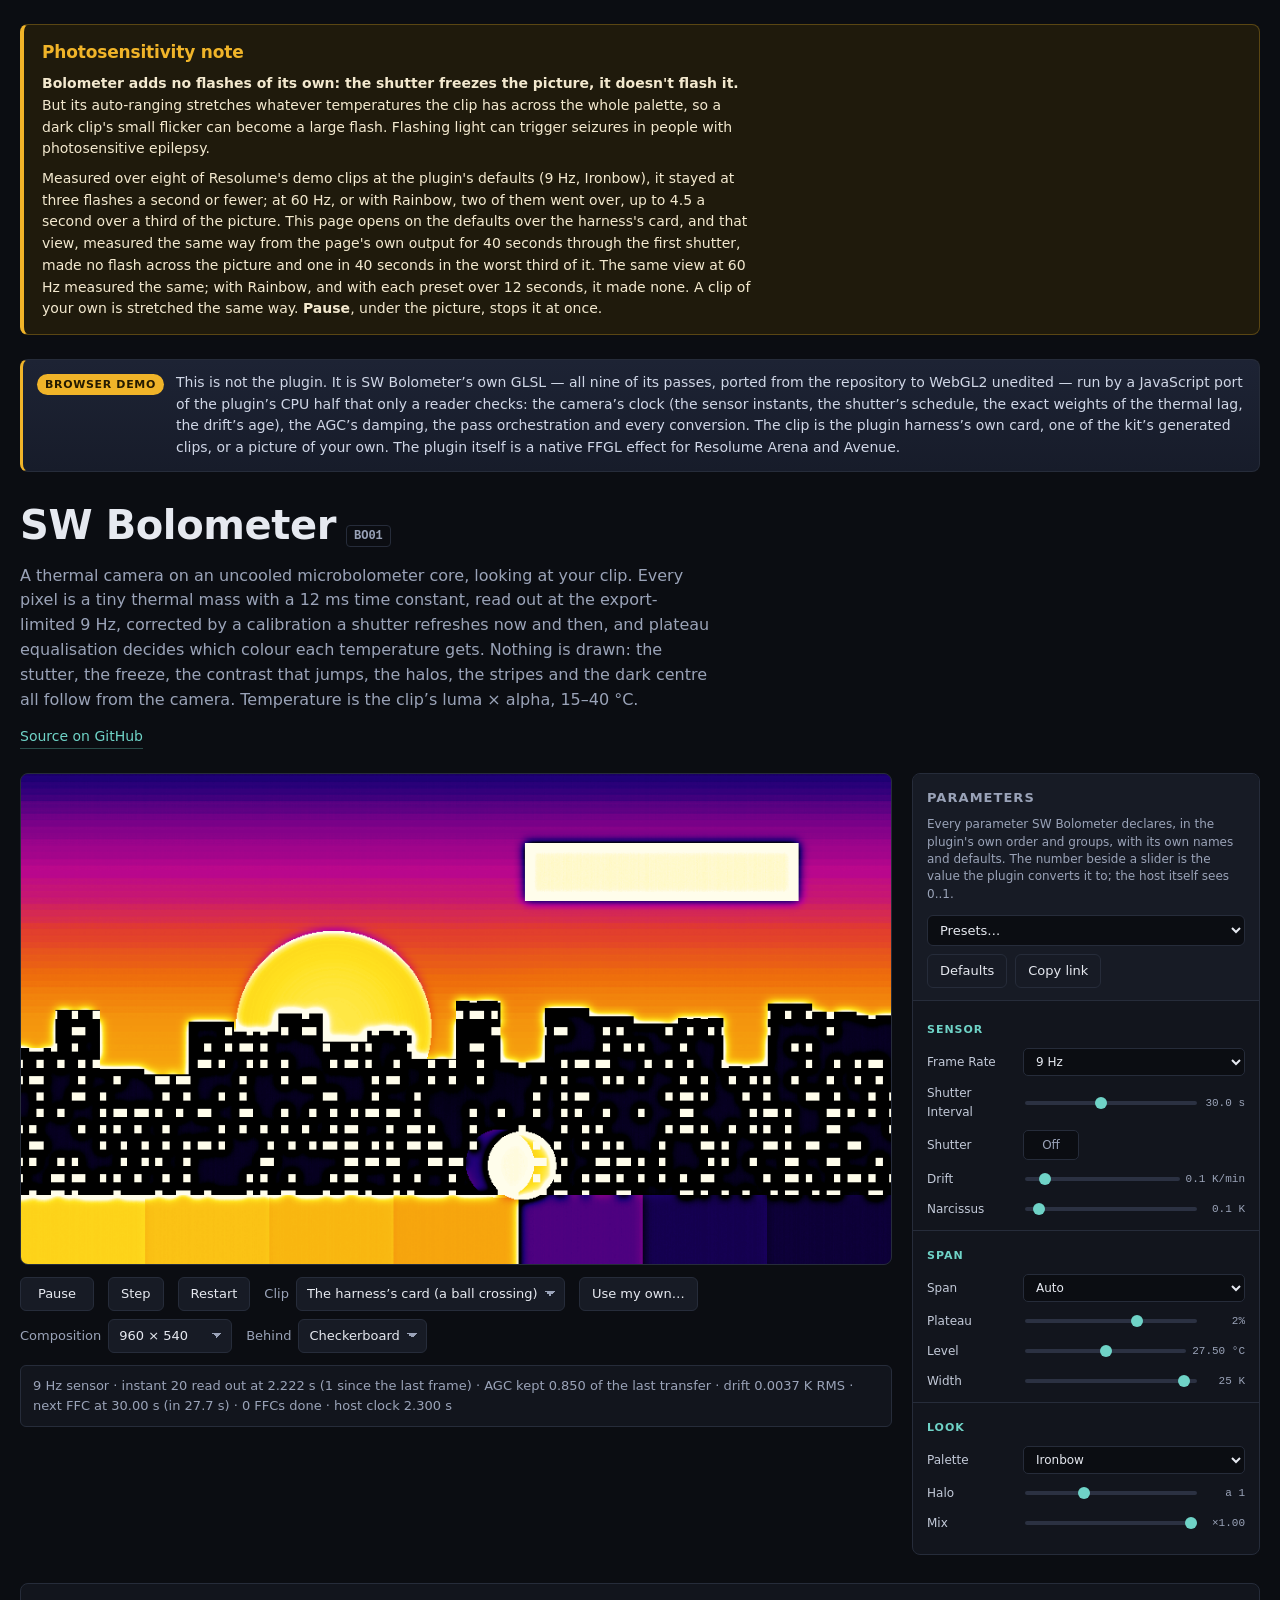
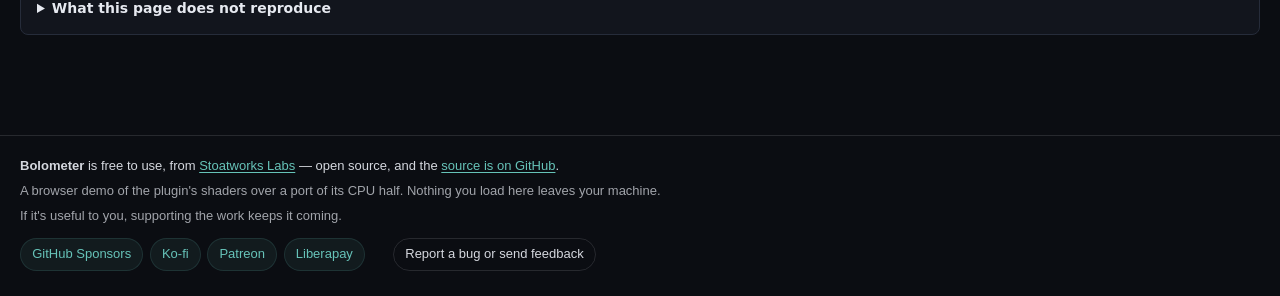
==== demo/index.html @ 8fe1bc69 "Browser demo: the plugin's GLSL over a hand port of its CPU half demo/ runs SW Bolometer's nine pass" ====
<!doctype html>
<html lang="en">
  <head>
    <meta charset="utf-8" />
    <meta name="viewport" content="width=device-width, initial-scale=1" />
    <title>SW Bolometer — browser demo | Stoatworks Labs</title>
    <meta name="description" content="Try SW Bolometer, an FFGL effect for Resolume, in your browser: a thermal camera on an uncooled microbolometer core looking at your clip, with the 12 ms thermal lag, the export-limited 9 Hz readout, the shutter's freeze, drift, the narcissus spot, plateau equalisation, halos and four palettes. The plugin's own GLSL, ported to WebGL2 unedited, run by a JavaScript port of its CPU half that only a reader checks. A demo, not the plugin." />
    <link rel="icon" href="data:," />
    <link rel="stylesheet" href="./vendor/kit.css" />
    <link rel="stylesheet" href="./bolometer.css" />
    <link rel="canonical" href="https://bolometer-demo.stoatworks-labs.com/" />
    <meta property="og:type" content="website" />
    <meta property="og:site_name" content="Stoatworks Labs" />
    <meta property="og:title" content="SW Bolometer — browser demo | Stoatworks Labs" />
    <meta property="og:description" content="Try SW Bolometer, an FFGL effect for Resolume, in your browser: a thermal camera on an uncooled microbolometer core looking at your clip, with the 12 ms thermal lag, the export-limited 9 Hz readout, the shutter's freeze, drift, the narcissus spot, plateau equalisation, halos and four palettes. The plugin's own GLSL, ported to WebGL2 unedited, run by a JavaScript port of its CPU half that only a reader checks. A demo, not the plugin." />
    <meta property="og:url" content="https://bolometer-demo.stoatworks-labs.com/" />
    <meta property="og:image" content="https://stoatworks-labs.com/thumbs/bolometer.png" />
    <meta property="og:image:width" content="1280" />
    <meta property="og:image:height" content="720" />
    <meta property="og:image:alt" content="SW Bolometer" />
    <meta name="twitter:card" content="summary_large_image" />
  </head>
  <body data-plugin="bolometer">
    <section class="bo-warning" id="photosensitivity" aria-labelledby="bo-warning-title">
      <h2 class="bo-warning__title" id="bo-warning-title">Photosensitivity note</h2>
      <p>
        <strong>Bolometer adds no flashes of its own: the shutter freezes the picture, it
        doesn't flash it.</strong> But its auto-ranging stretches whatever temperatures the
        clip has across the whole palette, so a dark clip's small flicker can become a large
        flash. Flashing light can trigger seizures in people with photosensitive epilepsy.
      </p>
      <p>
        Measured over eight of Resolume's demo clips at the plugin's defaults (9 Hz, Ironbow),
        it stayed at three flashes a second or fewer; at 60 Hz, or with Rainbow, two of them
        went over, up to 4.5 a second over a third of the picture. This page opens on the
        defaults over the harness's card, and that view, measured the same way from the
        page's own output for 40 seconds through the first shutter, made no flash across
        the picture and one in 40 seconds in the worst third of it. The same view at 60 Hz
        measured the same; with Rainbow, and with each preset over 12 seconds, it made
        none. A clip of your own is stretched the same way.
        <strong>Pause</strong>, under the picture, stops it at once.
      </p>
    </section>

    <main id="demo">
      <noscript>
        <h1>SW Bolometer</h1>
        <p>
          A thermal camera on an uncooled microbolometer core, looking at your clip, for
          Resolume: an FFGL effect. Every pixel is a tiny thermal mass with a 12 ms time
          constant, read out at the export-limited 9 Hz, corrected by a calibration that a
          shutter refreshes every so often, and a histogram decides which colour each
          temperature gets. The stutter, the freeze, the contrast that jumps, the halos, the
          stripes and the dark centre all follow from the camera; nothing is drawn on top.
        </p>
        <p>
          This demo runs the plugin's shaders and a port of its CPU half in your browser, so
          it needs JavaScript and WebGL2. The plugin itself, its source and its downloads are
          on <a href="https://github.com/stoatworks-labs/bolometer">its repository</a>.
        </p>
        <ul>
          <li><a href="https://github.com/stoatworks-labs/bolometer">Source on GitHub</a></li>
        </ul>
      </noscript>
    </main>

    <script type="module" src="./plugin.js"></script>
    <script
      src="./vendor/support-footer.js"
      defer
      data-app="Bolometer"
      data-repo="https://github.com/stoatworks-labs/bolometer"
      data-note="A browser demo of the plugin's shaders over a port of its CPU half. Nothing you load here leaves your machine."
    ></script>
  </body>
</html>
---- demo/vendor/kit.css ----
/**
 * Shared styling for the Resolume plugin demos.
 *
 * Dark, because that is what these effects are looked at in and because a
 * picture with real blacks in it needs somewhere dark to sit. The inspector on
 * the right is laid out the way a host's parameter panel is — name on the left,
 * control and value on the right, grouped under headings — but it deliberately
 * does not imitate Resolume's own chrome. It is a stand-in for the host's
 * inspector, and a page that looked like a screenshot of Arena would be
 * claiming to be something it is not.
 *
 * No colour variables from the website: these pages are their own thing and the
 * navy is used only for the frame. `--sw-support-accent` is read by the shared
 * support footer.
 */

:root {
  --bg: #0b0d12;
  --panel: #12151d;
  --panel-2: #171b25;
  --line: #262c3a;
  --text: #e6e9f0;
  --muted: #9aa3b8;
  --accent: #6fd3c7;
  --accent-dim: #2a4d4a;
  --warn: #f0b429;
  --error: #ff6b6b;
  --navy: #1b2a4a;
  --sw-support-accent: #6fd3c7;

  color-scheme: dark;
}

* { box-sizing: border-box; }

body {
  margin: 0;
  background: var(--bg);
  color: var(--text);
  font: 15px/1.55 ui-sans-serif, system-ui, -apple-system, "Segoe UI", Roboto, Helvetica, Arial, sans-serif;
  -webkit-font-smoothing: antialiased;
}

#demo {
  max-width: 1400px;
  margin: 0 auto;
  padding: 24px 20px 60px;
}

a { color: var(--accent); }
a:hover { color: #9ae7dd; }

h1, h2, h3 { margin: 0; font-weight: 650; letter-spacing: -0.01em; }

/* ---- header -------------------------------------------------------------- */

.banner {
  display: flex;
  gap: 12px;
  align-items: flex-start;
  padding: 12px 14px;
  margin-bottom: 22px;
  background: linear-gradient(180deg, #1d2334, #171c2a);
  border: 1px solid var(--line);
  border-left: 3px solid var(--warn);
  border-radius: 8px;
}

.banner__tag {
  flex: 0 0 auto;
  padding: 2px 8px;
  border-radius: 999px;
  background: var(--warn);
  color: #241a00;
  font-size: 11px;
  font-weight: 700;
  letter-spacing: 0.06em;
  text-transform: uppercase;
  white-space: nowrap;
  margin-top: 2px;
}

.banner__text { margin: 0; color: #cfd6e6; font-size: 14px; }

.head__title { display: flex; align-items: baseline; gap: 10px; flex-wrap: wrap; }
.head__title h1 { font-size: clamp(28px, 4vw, 40px); }

.head__id {
  font: 600 12px/1 ui-monospace, SFMono-Regular, Menlo, monospace;
  color: var(--muted);
  border: 1px solid var(--line);
  border-radius: 4px;
  padding: 4px 7px;
}

.head__tagline {
  margin: 8px 0 0;
  max-width: 68ch;
  color: var(--muted);
  font-size: 16px;
}

.head__links {
  display: flex;
  flex-wrap: wrap;
  gap: 8px 18px;
  margin: 14px 0 24px;
  font-size: 14px;
}

.head__link { text-decoration: none; border-bottom: 1px solid var(--accent-dim); }
.head__link:hover { border-bottom-color: currentColor; }

/* ---- layout -------------------------------------------------------------- */

.layout {
  display: grid;
  /* 348px is set by the widest plugin: Old Cathode declares 34 controls in four
     groups, and below this "Luma Bandwidth" and "Chroma Bandwidth" wrap. */
  grid-template-columns: minmax(0, 1fr) 348px;
  gap: 20px;
  align-items: start;
}

@media (max-width: 900px) {
  .layout { grid-template-columns: minmax(0, 1fr); }
}

/* ---- stage --------------------------------------------------------------- */

.stage { min-width: 0; }

.stage__canvas {
  position: relative;
  border: 1px solid var(--line);
  border-radius: 8px;
  overflow: hidden;
  line-height: 0;
}

/* What sits under the effect's own alpha. */
.stage__canvas[data-backdrop='checker'] {
  background-color: #23262e;
  background-image:
    linear-gradient(45deg, #191c23 25%, transparent 25%),
    linear-gradient(-45deg, #191c23 25%, transparent 25%),
    linear-gradient(45deg, transparent 75%, #191c23 75%),
    linear-gradient(-45deg, transparent 75%, #191c23 75%);
  background-size: 24px 24px;
  background-position: 0 0, 0 12px, 12px -12px, -12px 0;
}
.stage__canvas[data-backdrop='black'] { background: #000; }
.stage__canvas[data-backdrop='white'] { background: #fff; }

.stage__gl {
  display: block;
  width: 100%;
  height: auto;
  max-width: 100%;
}

.stage__status {
  margin: 12px 0 0;
  padding: 10px 12px;
  border-radius: 6px;
  background: var(--panel);
  border: 1px solid var(--line);
  color: var(--muted);
  font-size: 13px;
}

.stage__status.is-error {
  border-color: #5a2530;
  background: #23151a;
  color: #ffb4b4;
}

/* ---- transport ----------------------------------------------------------- */

.transport {
  display: flex;
  flex-wrap: wrap;
  align-items: center;
  gap: 8px 14px;
  margin-top: 12px;
}

.btn {
  appearance: none;
  border: 1px solid var(--line);
  background: var(--panel-2);
  color: var(--text);
  border-radius: 6px;
  padding: 6px 12px;
  font: inherit;
  font-size: 13px;
  cursor: pointer;
}

.btn:hover { border-color: #3a4256; background: #1d2230; }
.btn:focus-visible { outline: 2px solid var(--accent); outline-offset: 2px; }

.btn--play { min-width: 74px; }

.transport__field { display: inline-flex; align-items: center; gap: 7px; font-size: 13px; }
.transport__label { color: var(--muted); }

.transport__select {
  appearance: none;
  border: 1px solid var(--line);
  background: var(--panel-2);
  color: var(--text);
  border-radius: 6px;
  padding: 6px 26px 6px 10px;
  font: inherit;
  font-size: 13px;
  cursor: pointer;
  background-image: linear-gradient(45deg, transparent 50%, var(--muted) 50%),
                    linear-gradient(135deg, var(--muted) 50%, transparent 50%);
  background-position: calc(100% - 14px) 50%, calc(100% - 9px) 50%;
  background-size: 5px 5px, 5px 5px;
  background-repeat: no-repeat;
}

.transport__file { cursor: pointer; }
.transport__file .btn { display: inline-block; }

/* ---- inspector ----------------------------------------------------------- */

.inspector {
  background: var(--panel);
  border: 1px solid var(--line);
  border-radius: 8px;
  overflow: hidden;
  position: sticky;
  top: 16px;
  max-height: calc(100vh - 32px);
  display: flex;
  flex-direction: column;
}

@media (max-width: 900px) {
  .inspector { position: static; max-height: none; }
}

.inspector__head {
  padding: 14px 14px 12px;
  border-bottom: 1px solid var(--line);
  background: var(--panel-2);
}

.inspector__title { font-size: 13px; text-transform: uppercase; letter-spacing: 0.08em; color: var(--muted); }
.inspector__note { margin: 8px 0 0; font-size: 12px; color: var(--muted); line-height: 1.45; }

.inspector__actions { display: flex; gap: 8px; margin-top: 12px; flex-wrap: wrap; }
.inspector__presets {
  flex: 1 1 auto;
  min-width: 0;
  border: 1px solid var(--line);
  background: var(--bg);
  color: var(--text);
  border-radius: 6px;
  padding: 6px 8px;
  font: inherit;
  font-size: 13px;
}

.inspector__body { overflow-y: auto; padding: 4px 0 10px; }

.pgroup { padding: 6px 0; }
.pgroup + .pgroup { border-top: 1px solid var(--line); }

.pgroup__name {
  font-size: 11px;
  text-transform: uppercase;
  letter-spacing: 0.09em;
  color: var(--accent);
  padding: 10px 14px 6px;
}

/* ---- one parameter ------------------------------------------------------- */

/* The third column is `auto` rather than a fixed width because a readout may be
   a word — Porthole's Projection names the lens it has landed on ("equidistant"),
   which is the whole point of that control. A fixed column clipped it. */
.prow {
  display: grid;
  grid-template-columns: 88px minmax(40px, 1fr) auto;
  align-items: center;
  gap: 8px;
  padding: 4px 14px;
}

.prow--option,
.prow--boolean,
.prow--text,
.prow--colour { grid-template-columns: 88px minmax(0, 1fr); }

.prow__name {
  font-size: 12px;
  color: #c3cad9;
  overflow-wrap: anywhere;
  cursor: default;
}

.prow__value {
  font: 500 11px/1 ui-monospace, SFMono-Regular, Menlo, monospace;
  color: var(--muted);
  text-align: right;
  cursor: help;
  white-space: nowrap;
  min-width: 42px;
  max-width: 104px;
  overflow: hidden;
  text-overflow: ellipsis;
}

.prow__slider {
  appearance: none;
  width: 100%;
  height: 18px;
  background: transparent;
  cursor: ew-resize;
}

.prow__slider::-webkit-slider-runnable-track {
  height: 4px;
  border-radius: 2px;
  background: #2b3142;
}
.prow__slider::-moz-range-track { height: 4px; border-radius: 2px; background: #2b3142; }

.prow__slider::-webkit-slider-thumb {
  appearance: none;
  width: 12px;
  height: 12px;
  margin-top: -4px;
  border-radius: 50%;
  background: var(--accent);
  border: none;
}
.prow__slider::-moz-range-thumb {
  width: 12px; height: 12px; border-radius: 50%; background: var(--accent); border: none;
}
.prow__slider:focus-visible { outline: 2px solid var(--accent); outline-offset: 3px; }

.prow__select,
.prow__text {
  width: 100%;
  border: 1px solid var(--line);
  background: var(--bg);
  color: var(--text);
  border-radius: 5px;
  padding: 5px 8px;
  font: inherit;
  font-size: 12px;
}

.prow__toggle {
  justify-self: start;
  min-width: 56px;
  border: 1px solid var(--line);
  background: var(--bg);
  color: var(--muted);
  border-radius: 5px;
  padding: 5px 10px;
  font: inherit;
  font-size: 12px;
  cursor: pointer;
}

.prow__toggle.is-on {
  background: var(--accent-dim);
  border-color: var(--accent);
  color: var(--text);
}

.prow__swatch {
  justify-self: start;
  width: 46px;
  height: 24px;
  padding: 0;
  border: 1px solid var(--line);
  border-radius: 5px;
  background: none;
  cursor: pointer;
}

/* ---- the honest bit ------------------------------------------------------ */

.differences {
  margin-top: 28px;
  padding: 14px 16px;
  background: var(--panel);
  border: 1px solid var(--line);
  border-radius: 8px;
  font-size: 14px;
  color: var(--muted);
}

.differences summary {
  cursor: pointer;
  color: var(--text);
  font-weight: 600;
  font-size: 14px;
}

.differences ul { margin: 10px 0 0; padding-left: 20px; }
.differences li { margin-bottom: 8px; line-height: 1.5; }
.differences li:last-child { margin-bottom: 0; }

/* ---- embed mode -----------------------------------------------------------
 *
 * `?embed=1`: the rendered output and nothing else, filling the viewport, so
 * the page can be a video source — an OBS browser source, a WebLinked URL —
 * rather than something a person reads. See the long note in demo.js about why
 * dropping the banner is defensible here and only here.
 *
 * The `:not(#demo)` rule is doing real work: the support footer is injected as
 * a sibling of #demo by a separate deferred script, so hiding body's other
 * children is the only thing that reliably catches it without this file having
 * to know its class name.
 */
body[data-embed] {
  margin: 0;
  padding: 0;
  background: #000;
  overflow: hidden;
}

body[data-embed] > *:not(#demo) { display: none !important; }

body[data-embed] #demo {
  margin: 0;
  padding: 0;
  max-width: none;
  width: 100vw;
  height: 100vh;
  display: grid;
  place-items: center;
}

/* No border or radius: both would be burnt into the output. */
body[data-embed] .stage__canvas {
  border: 0;
  border-radius: 0;
  width: 100vw;
  height: 100vh;
}

/* `contain` rather than `cover`: letterboxing an embed is recoverable by
 * setting the consumer's raster to match, cropping it silently is not. */
body[data-embed] .stage__gl {
  width: 100%;
  height: 100%;
  object-fit: contain;
}

/* Kept reachable for a reader and a crawler while taking no pixels. This is
 * what carries the "not the plugin" statement once the banner is gone. */
.visually-hidden {
  position: absolute;
  width: 1px;
  height: 1px;
  margin: -1px;
  padding: 0;
  overflow: hidden;
  clip-path: inset(50%);
  white-space: nowrap;
  border: 0;
}
---- demo/bolometer.css ----
/*
 * Bolometer's own additions to the kit's page: the photosensitivity note at
 * the top and the line under the picture. Everything else is vendor/kit.css,
 * unedited. The note is haze's, in shape and colour.
 */

.bo-warning {
  /* #demo is 1400px wide with a 20px gutter: line up with what is inside it. */
  max-width: 1360px;
  margin: 24px auto 0;
  padding: 14px 18px;
  background: #1f1a0c;
  border: 1px solid #5a4613;
  border-left: 4px solid var(--warn);
  border-radius: 8px;
  color: #f3e9cf;
}

@media (max-width: 1400px) {
  .bo-warning { margin-left: 20px; margin-right: 20px; }
}
@media (max-width: 480px) {
  .bo-warning { margin-left: 16px; margin-right: 16px; padding: 12px 14px; }
}

.bo-warning__title {
  font-size: 17px;
  color: var(--warn);
  margin-bottom: 4px;
}

.bo-warning p { margin: 8px 0 0; max-width: 80ch; font-size: 14px; }

/* body has embed set when ?embed=1: the note is the page's, not the picture's. */
body[data-embed] .bo-warning { display: none; }

/* ---- the line under the picture ------------------------------------------ */

.bo-status { overflow-wrap: anywhere; }
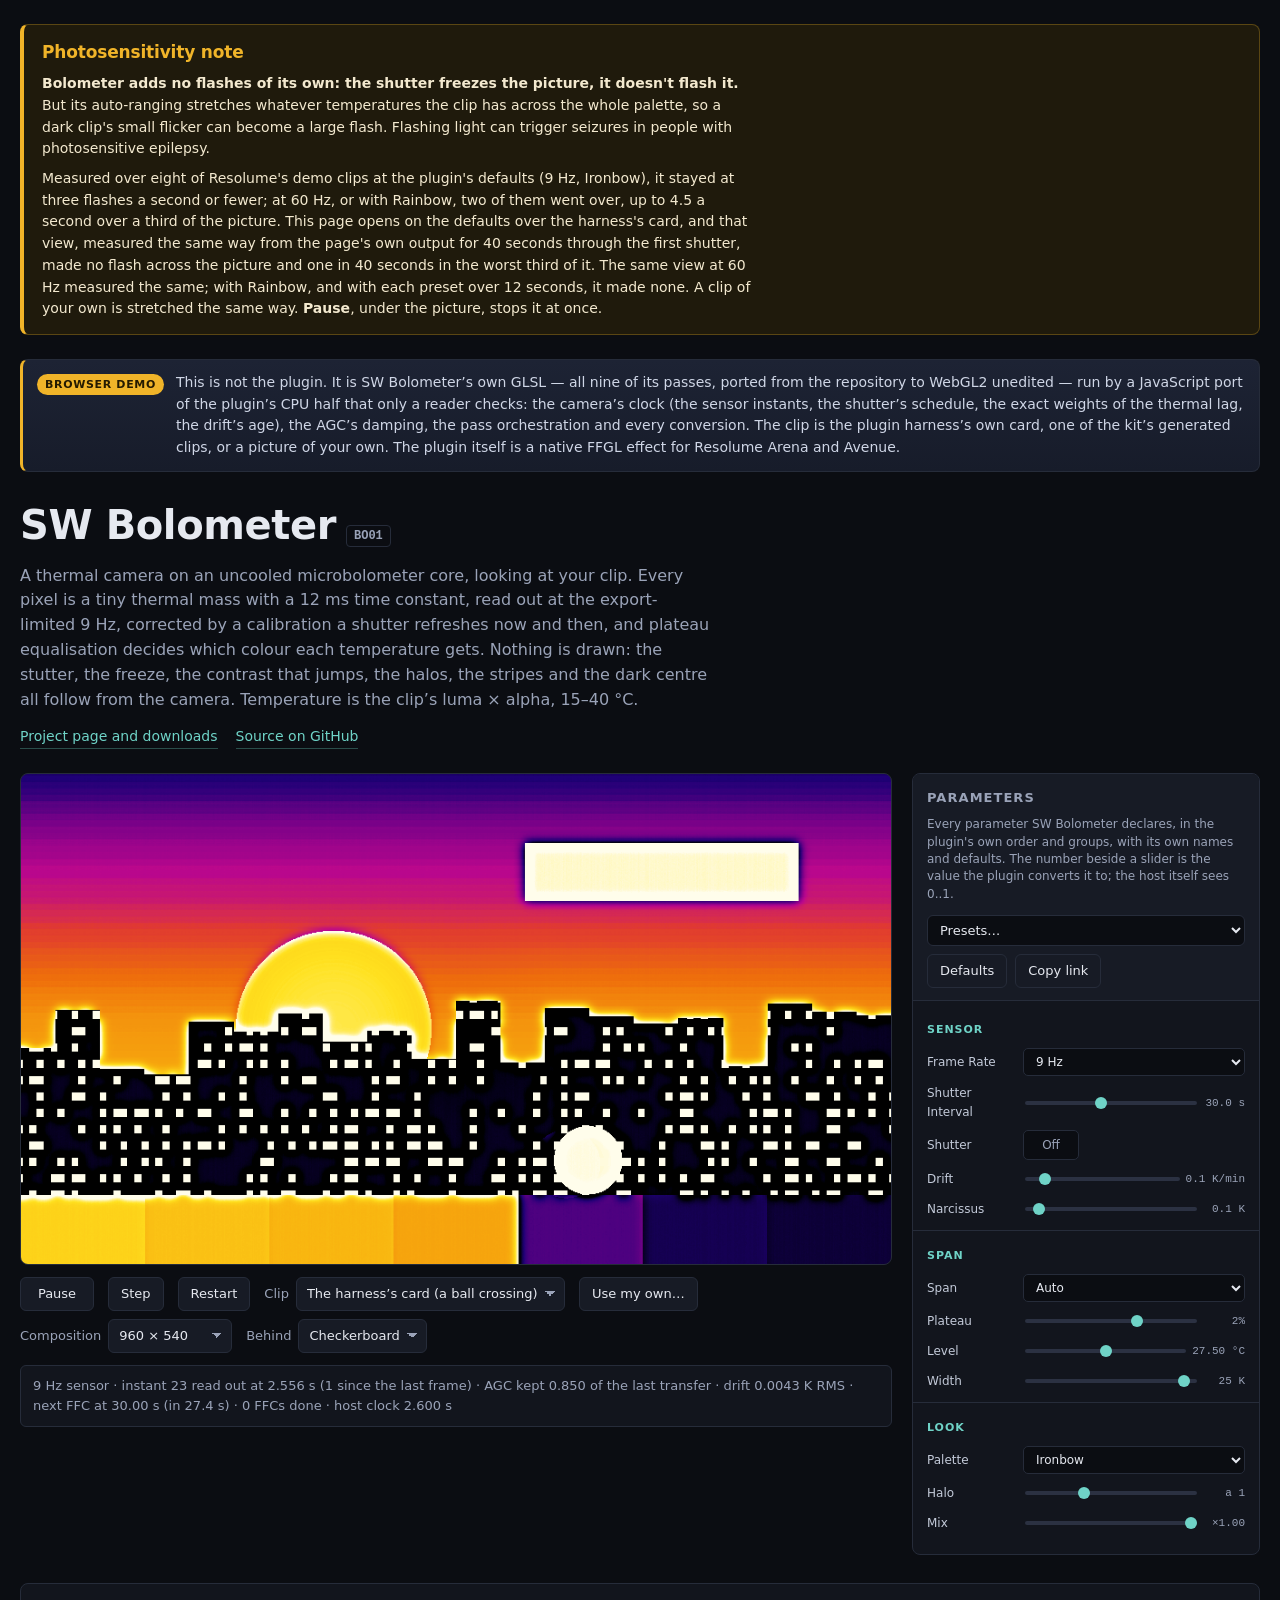
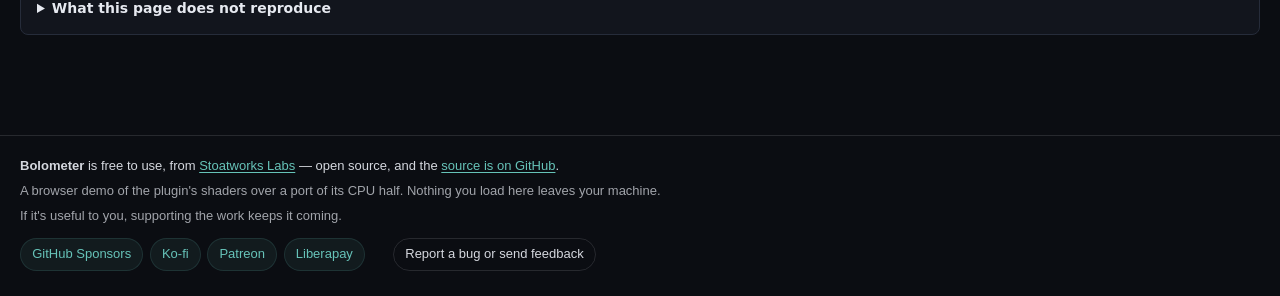
==== commit 59cd07a8: "README: the video; demo links its project page Co-Authored-By: Claude Opus 5.5 <noreply@anthropic.co" ====
--- a/demo/index.html
+++ b/demo/index.html
@@ -9,6 +9,7 @@
     <link rel="stylesheet" href="./vendor/kit.css" />
     <link rel="stylesheet" href="./bolometer.css" />
     <link rel="canonical" href="https://bolometer-demo.stoatworks-labs.com/" />
+    <meta name="project-page" content="https://stoatworks-labs.com/software/bolometer/" />
     <meta property="og:type" content="website" />
     <meta property="og:site_name" content="Stoatworks Labs" />
     <meta property="og:title" content="SW Bolometer — browser demo | Stoatworks Labs" />
